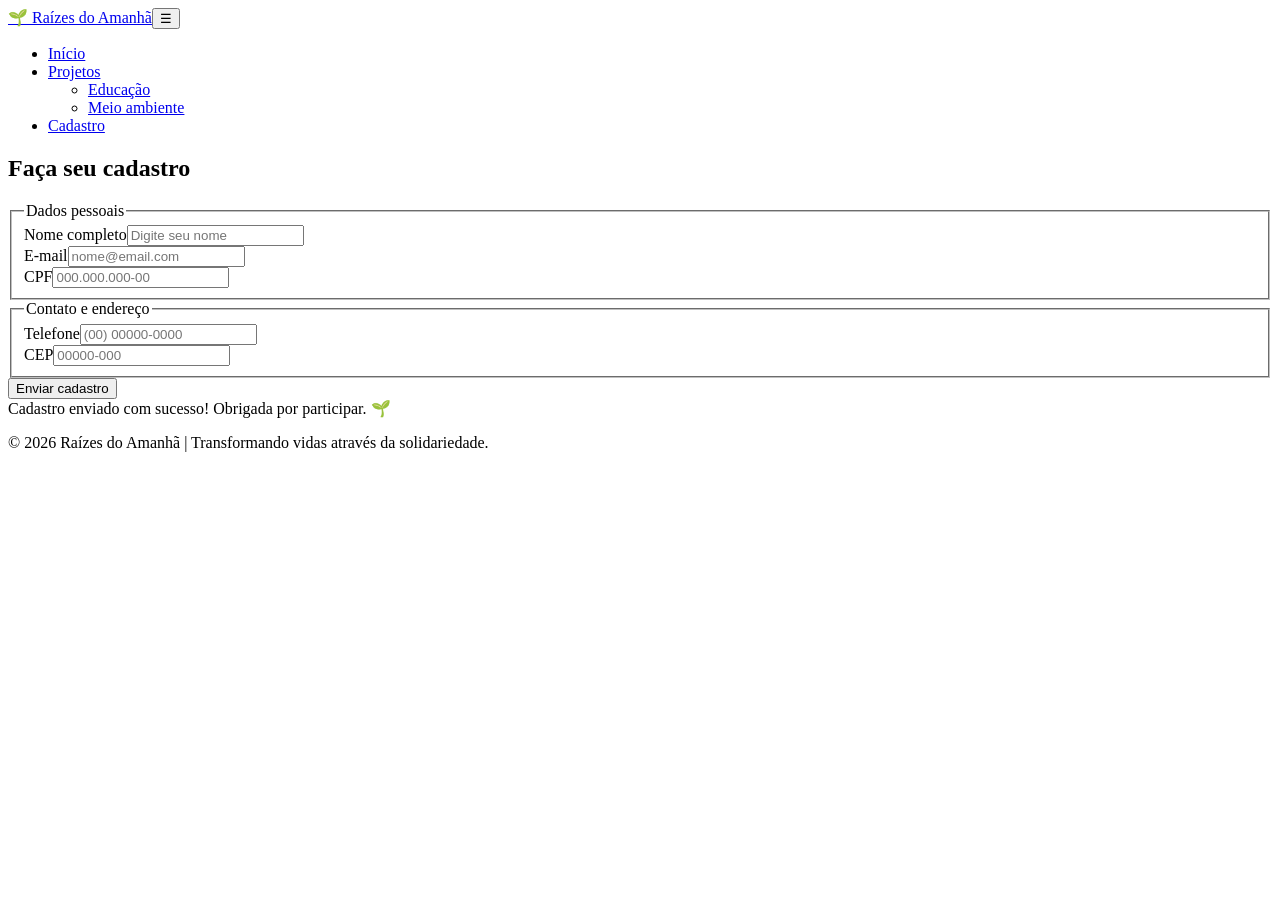
==== cadastro.html @ c92a3672 "feat: adiciona estrutura inicial" ====
<!DOCTYPE html><html lang="pt-BR"><head><meta charset="UTF-8"><meta name="viewport" content="width=device-width, initial-scale=1.0"><title>Cadastro | Raízes do Amanhã</title><link rel="stylesheet" href="../css/style.css"></head><body><header><div class="container topo"><a class="logo" href="index.html">🌱 Raízes do Amanhã</a><button class="menu-hamburguer" aria-label="Abrir menu">☰</button><ul class="nav-links"><li><a href="index.html">Início</a></li><li class="dropdown"><a href="projetos.html">Projetos</a><ul class="submenu"><li><a href="projetos.html">Educação</a></li><li><a href="projetos.html">Meio ambiente</a></li></ul></li><li><a href="cadastro.html">Cadastro</a></li></ul></div></header><main><section class="secao"><div class="container"><h1 class="titulo">Faça seu cadastro</h1><form class="formulario"><fieldset><legend>Dados pessoais</legend><div class="grupo"><label for="nome">Nome completo</label><input id="nome" type="text" placeholder="Digite seu nome" required></div><div class="grupo"><label for="email">E-mail</label><input id="email" type="email" placeholder="nome@email.com" required></div><div class="grupo"><label for="cpf">CPF</label><input id="cpf" type="text" placeholder="000.000.000-00" pattern="[0-9]{3}\.[0-9]{3}\.[0-9]{3}-[0-9]{2}" required></div></fieldset><fieldset><legend>Contato e endereço</legend><div class="grupo"><label for="tel">Telefone</label><input id="tel" type="tel" placeholder="(00) 00000-0000" pattern="\([0-9]{2}\) [0-9]{5}-[0-9]{4}" required></div><div class="grupo"><label for="cep">CEP</label><input id="cep" type="text" placeholder="00000-000" pattern="[0-9]{5}-[0-9]{3}" required></div></fieldset><button class="btn" type="submit">Enviar cadastro</button></form><div class="toast">Cadastro enviado com sucesso! Obrigada por participar. 🌱</div></div></section></main><footer><p>© 2026 Raízes do Amanhã | Transformando vidas através da solidariedade.</p></footer><script>const b=document.querySelector(".menu-hamburguer"),n=document.querySelector(".nav-links");b?.addEventListener("click",()=>n.classList.toggle("ativo"));const f=document.querySelector("form"),t=document.querySelector(".toast");f?.addEventListener("submit",e=>{e.preventDefault();t.classList.add("ativo");setTimeout(()=>t.classList.remove("ativo"),3500)})</script></body></html>
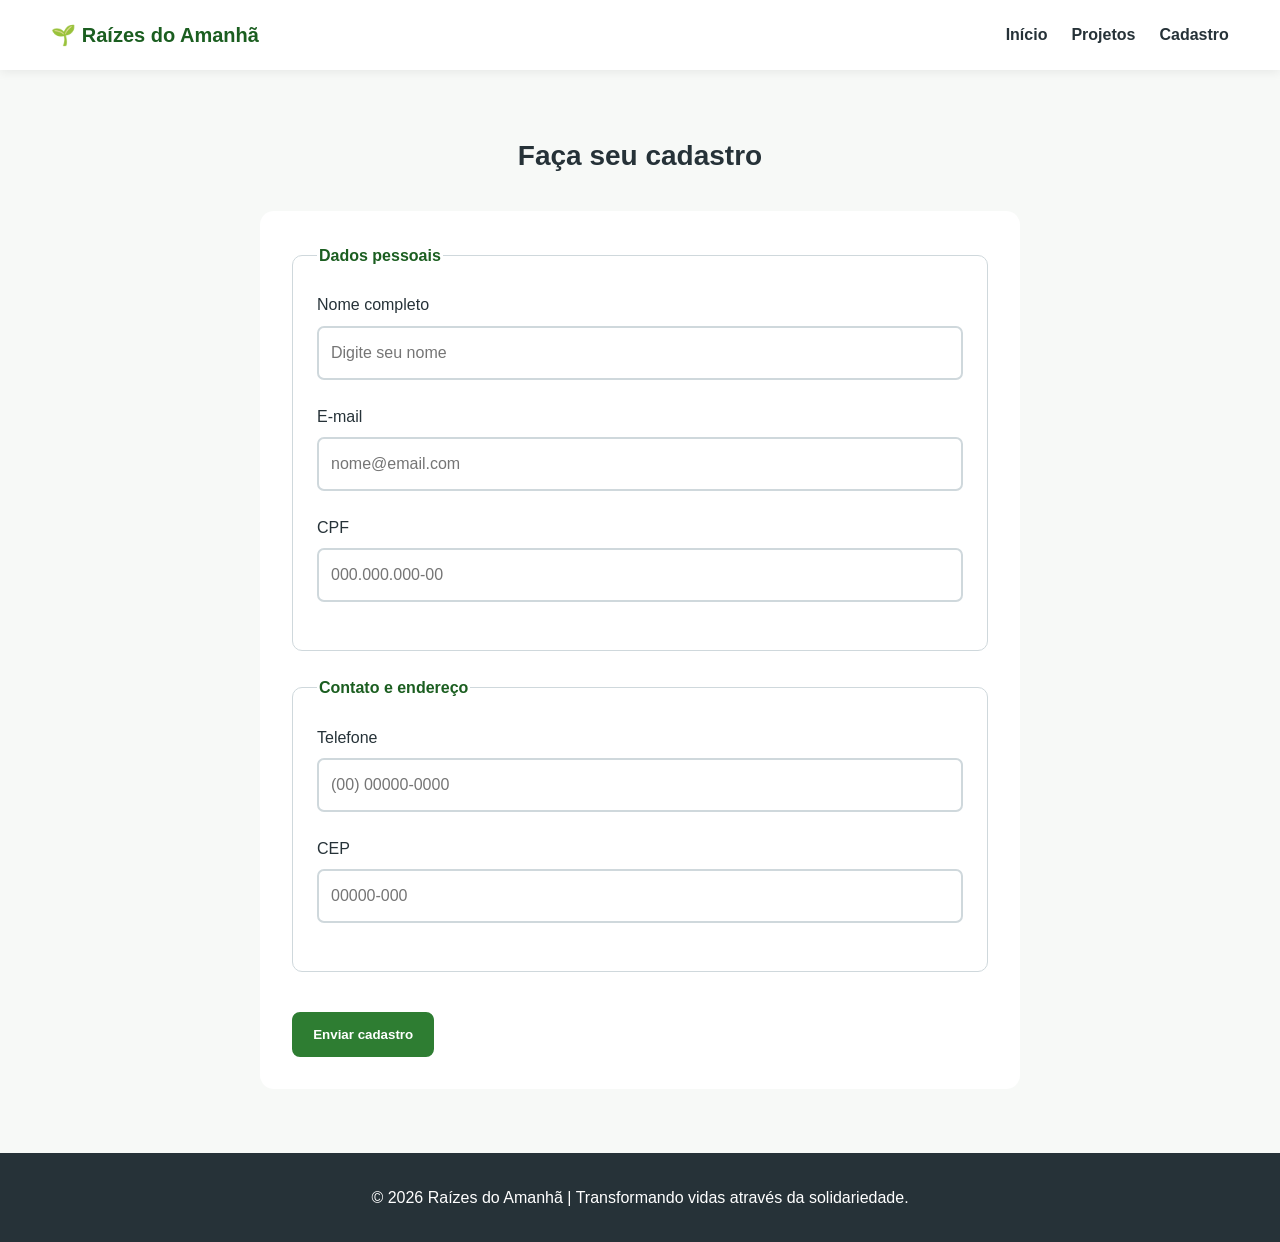
==== commit 7c9f1457: "Corrige caminho do CSS" ====
--- a/cadastro.html
+++ b/cadastro.html
@@ -1 +1 @@
-<!DOCTYPE html><html lang="pt-BR"><head><meta charset="UTF-8"><meta name="viewport" content="width=device-width, initial-scale=1.0"><title>Cadastro | Raízes do Amanhã</title><link rel="stylesheet" href="../css/style.css"></head><body><header><div class="container topo"><a class="logo" href="index.html">🌱 Raízes do Amanhã</a><button class="menu-hamburguer" aria-label="Abrir menu">☰</button><ul class="nav-links"><li><a href="index.html">Início</a></li><li class="dropdown"><a href="projetos.html">Projetos</a><ul class="submenu"><li><a href="projetos.html">Educação</a></li><li><a href="projetos.html">Meio ambiente</a></li></ul></li><li><a href="cadastro.html">Cadastro</a></li></ul></div></header><main><section class="secao"><div class="container"><h1 class="titulo">Faça seu cadastro</h1><form class="formulario"><fieldset><legend>Dados pessoais</legend><div class="grupo"><label for="nome">Nome completo</label><input id="nome" type="text" placeholder="Digite seu nome" required></div><div class="grupo"><label for="email">E-mail</label><input id="email" type="email" placeholder="nome@email.com" required></div><div class="grupo"><label for="cpf">CPF</label><input id="cpf" type="text" placeholder="000.000.000-00" pattern="[0-9]{3}\.[0-9]{3}\.[0-9]{3}-[0-9]{2}" required></div></fieldset><fieldset><legend>Contato e endereço</legend><div class="grupo"><label for="tel">Telefone</label><input id="tel" type="tel" placeholder="(00) 00000-0000" pattern="\([0-9]{2}\) [0-9]{5}-[0-9]{4}" required></div><div class="grupo"><label for="cep">CEP</label><input id="cep" type="text" placeholder="00000-000" pattern="[0-9]{5}-[0-9]{3}" required></div></fieldset><button class="btn" type="submit">Enviar cadastro</button></form><div class="toast">Cadastro enviado com sucesso! Obrigada por participar. 🌱</div></div></section></main><footer><p>© 2026 Raízes do Amanhã | Transformando vidas através da solidariedade.</p></footer><script>const b=document.querySelector(".menu-hamburguer"),n=document.querySelector(".nav-links");b?.addEventListener("click",()=>n.classList.toggle("ativo"));const f=document.querySelector("form"),t=document.querySelector(".toast");f?.addEventListener("submit",e=>{e.preventDefault();t.classList.add("ativo");setTimeout(()=>t.classList.remove("ativo"),3500)})</script></body></html>+<!DOCTYPE html><html lang="pt-BR"><head><meta charset="UTF-8"><meta name="viewport" content="width=device-width, initial-scale=1.0"><title>Cadastro | Raízes do Amanhã</title><link rel="stylesheet" href="style.css"></head><body><header><div class="container topo"><a class="logo" href="index.html">🌱 Raízes do Amanhã</a><button class="menu-hamburguer" aria-label="Abrir menu">☰</button><ul class="nav-links"><li><a href="index.html">Início</a></li><li class="dropdown"><a href="projetos.html">Projetos</a><ul class="submenu"><li><a href="projetos.html">Educação</a></li><li><a href="projetos.html">Meio ambiente</a></li></ul></li><li><a href="cadastro.html">Cadastro</a></li></ul></div></header><main><section class="secao"><div class="container"><h1 class="titulo">Faça seu cadastro</h1><form class="formulario"><fieldset><legend>Dados pessoais</legend><div class="grupo"><label for="nome">Nome completo</label><input id="nome" type="text" placeholder="Digite seu nome" required></div><div class="grupo"><label for="email">E-mail</label><input id="email" type="email" placeholder="nome@email.com" required></div><div class="grupo"><label for="cpf">CPF</label><input id="cpf" type="text" placeholder="000.000.000-00" pattern="[0-9]{3}\.[0-9]{3}\.[0-9]{3}-[0-9]{2}" required></div></fieldset><fieldset><legend>Contato e endereço</legend><div class="grupo"><label for="tel">Telefone</label><input id="tel" type="tel" placeholder="(00) 00000-0000" pattern="\([0-9]{2}\) [0-9]{5}-[0-9]{4}" required></div><div class="grupo"><label for="cep">CEP</label><input id="cep" type="text" placeholder="00000-000" pattern="[0-9]{5}-[0-9]{3}" required></div></fieldset><button class="btn" type="submit">Enviar cadastro</button></form><div class="toast">Cadastro enviado com sucesso! Obrigada por participar. 🌱</div></div></section></main><footer><p>© 2026 Raízes do Amanhã | Transformando vidas através da solidariedade.</p></footer><script>const b=document.querySelector(".menu-hamburguer"),n=document.querySelector(".nav-links");b?.addEventListener("click",()=>n.classList.toggle("ativo"));const f=document.querySelector("form"),t=document.querySelector(".toast");f?.addEventListener("submit",e=>{e.preventDefault();t.classList.add("ativo");setTimeout(()=>t.classList.remove("ativo"),3500)})</script></body></html>
--- a/style.css
+++ b/style.css
@@ -0,0 +1,46 @@
+/* DESIGN SYSTEM */
+:root{
+  --cor-primaria:#2E7D32; --cor-primaria-escura:#1B5E20; --cor-secundaria:#81C784;
+  --cor-destaque:#F9A825; --cor-sucesso:#43A047; --cor-erro:#C62828;
+  --cor-fundo:#F7F9F7; --cor-branco:#FFFFFF; --cor-texto:#263238;
+  --cor-texto-secundario:#546E7A; --cor-borda:#CFD8DC;
+  --fonte-pequena:.875rem; --fonte-corpo:1rem; --fonte-media:1.25rem;
+  --fonte-grande:1.75rem; --fonte-titulo:2.5rem;
+  --espaco-1:.5rem; --espaco-2:1rem; --espaco-3:1.5rem;
+  --espaco-4:2rem; --espaco-5:3rem; --espaco-6:4rem;
+}
+*{box-sizing:border-box;margin:0}
+body{font-family:Arial,sans-serif;background:var(--cor-fundo);color:var(--cor-texto);line-height:1.6}
+.container{width:min(1120px,92%);margin:auto}
+.grid-12{display:grid;grid-template-columns:repeat(12,1fr);gap:var(--espaco-3)}
+header{background:var(--cor-branco);box-shadow:0 2px 10px #00000012;position:sticky;top:0;z-index:10}
+.topo{min-height:70px;display:flex;align-items:center;justify-content:space-between;gap:var(--espaco-2)}
+.logo{font-size:var(--fonte-media);font-weight:bold;color:var(--cor-primaria-escura);text-decoration:none}
+.nav-links{display:flex;align-items:center;gap:var(--espaco-3);list-style:none}
+.nav-links a{text-decoration:none;color:var(--cor-texto);font-weight:bold}
+.nav-links a:hover,.nav-links a:focus{color:var(--cor-primaria)}
+.dropdown{position:relative}.submenu{display:none;position:absolute;top:100%;left:0;min-width:160px;background:#fff;padding:var(--espaco-2);list-style:none;box-shadow:0 8px 20px #0002}
+.dropdown:hover .submenu,.dropdown:focus-within .submenu{display:block}
+.menu-hamburguer{display:none;border:0;background:none;font-size:1.7rem;cursor:pointer}
+.hero{padding:var(--espaco-6) 0;background:linear-gradient(135deg,#e8f5e9,#fff)}
+.hero-texto{grid-column:span 7;align-self:center}.hero h1{font-size:var(--fonte-titulo);color:var(--cor-primaria-escura)}
+.hero-card{grid-column:span 5;background:var(--cor-primaria);color:#fff;padding:var(--espaco-5);border-radius:16px}
+.btn{display:inline-block;margin-top:var(--espaco-2);padding:.8rem 1.2rem;border:2px solid var(--cor-primaria);border-radius:8px;background:var(--cor-primaria);color:#fff;font-weight:bold;text-decoration:none;cursor:pointer;transition:.25s}
+.btn:hover{background:var(--cor-primaria-escura);box-shadow:0 6px 14px #0002;transform:translateY(-2px)}
+.btn:focus{outline:3px solid var(--cor-destaque);outline-offset:2px}.btn:active{transform:translateY(0);box-shadow:none}.btn:disabled{opacity:.5;cursor:not-allowed}
+.btn.secundario{background:#fff;color:var(--cor-primaria)}
+.secao{padding:var(--espaco-6) 0}.titulo{text-align:center;margin-bottom:var(--espaco-4);font-size:var(--fonte-grande)}
+.cards{grid-column:1/-1;display:grid;grid-template-columns:repeat(3,1fr);gap:var(--espaco-3)}
+.card{background:#fff;border:1px solid var(--cor-borda);border-radius:14px;padding:var(--espaco-4);display:flex;flex-direction:column;gap:var(--espaco-2);transition:.25s}
+.card:hover{transform:translateY(-5px);box-shadow:0 10px 24px #0002}.badge{align-self:flex-start;padding:.25rem .65rem;border-radius:999px;background:#e8f5e9;color:var(--cor-primaria-escura);font-size:var(--fonte-pequena);font-weight:bold}
+.alerta{padding:var(--espaco-3);border-radius:8px;margin-bottom:var(--espaco-3);border-left:5px solid}.alerta.sucesso{background:#e8f5e9;border-color:var(--cor-sucesso)}.alerta.aviso{background:#fff8e1;border-color:var(--cor-destaque)}
+.formulario{max-width:760px;margin:auto;background:#fff;padding:var(--espaco-4);border-radius:14px}.grupo{display:flex;flex-direction:column;gap:var(--espaco-1);margin-bottom:var(--espaco-3)}
+fieldset{border:1px solid var(--cor-borda);border-radius:10px;padding:var(--espaco-3);margin-bottom:var(--espaco-3)}legend{font-weight:bold;color:var(--cor-primaria-escura)}
+input,select{padding:.75rem;border:2px solid var(--cor-borda);border-radius:7px;font:inherit;transition:.2s}input:focus,select:focus{outline:none;border-color:var(--cor-primaria);box-shadow:0 0 0 3px #81c78455}input:valid{border-color:var(--cor-sucesso)}input:not(:placeholder-shown):invalid{border-color:var(--cor-erro)}
+.toast{position:fixed;right:20px;bottom:20px;background:var(--cor-texto);color:#fff;padding:var(--espaco-3);border-radius:10px;box-shadow:0 8px 24px #0003;opacity:0;transform:translateY(20px);pointer-events:none;transition:.3s}.toast.ativo{opacity:1;transform:translateY(0)}
+footer{background:var(--cor-texto);color:#fff;padding:var(--espaco-4);text-align:center}
+@media(max-width:1440px){.container{width:min(1180px,92%)}}
+@media(max-width:1280px){.hero h1{font-size:2.25rem}}
+@media(max-width:1024px){.cards{grid-template-columns:repeat(2,1fr)}.hero-texto{grid-column:span 8}.hero-card{grid-column:span 4}}
+@media(max-width:768px){.menu-hamburguer{display:block}.nav-links{display:none;position:absolute;top:70px;left:0;right:0;background:#fff;padding:var(--espaco-3);flex-direction:column;align-items:flex-start}.nav-links.ativo{display:flex}.hero-texto,.hero-card{grid-column:1/-1}.hero{padding:var(--espaco-5) 0}}
+@media(max-width:480px){.cards{grid-template-columns:1fr}.hero h1{font-size:1.9rem}.secao{padding:var(--espaco-5) 0}.formulario{padding:var(--espaco-3)}}
